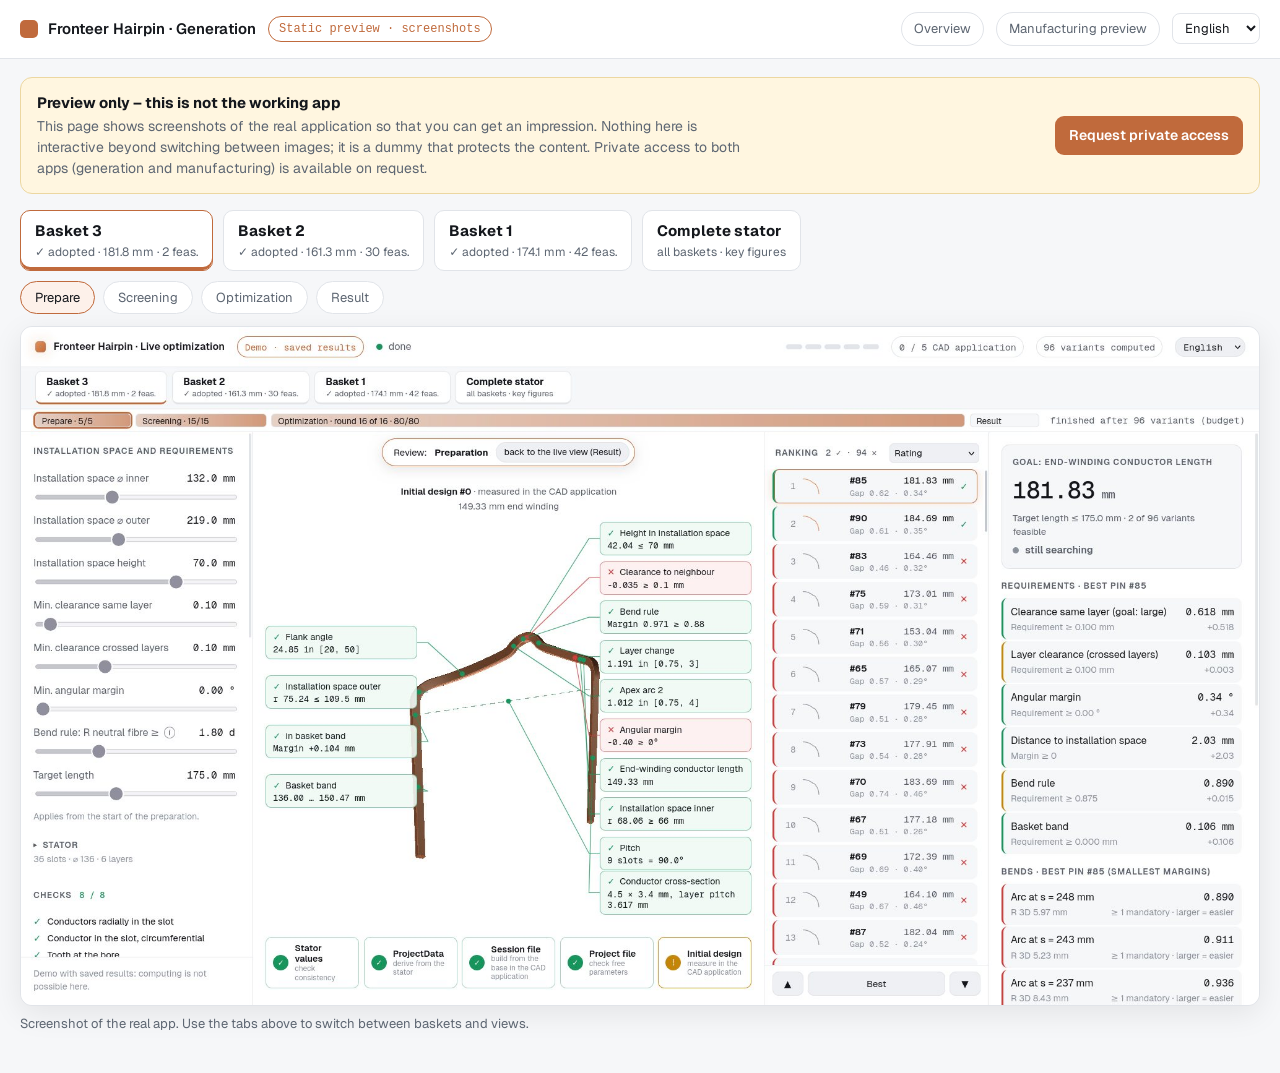
==== site/demo/index.html @ 33a78abf "Initial showcase" ====
<!doctype html>
<html lang="en"><head><meta charset="utf-8"><meta name="viewport" content="width=device-width, initial-scale=1">
<title>Fronteer Hairpin – Generation (preview)</title>
<meta name="description" content="Static preview of the Fronteer Hairpin generation app: screenshots only, not a working application.">
<meta name="robots" content="index,follow"><meta name="theme-color" content="#f6f7f9" media="(prefers-color-scheme: light)"><meta name="theme-color" content="#101215" media="(prefers-color-scheme: dark)">
<link rel="preload" href="../assets/geist-latin-wght-normal.woff2" as="font" type="font/woff2" crossorigin><link rel="stylesheet" href="../preview.css"></head>
<body>
<header class="top"><a class="brand" href="../index.html"><i></i><span>Fronteer Hairpin · <span id="ttl">Generation</span></span></a>
<span class="chip" id="chip">Static preview · screenshots</span><span class="grow"></span>
<a class="link" id="ov" href="../index.html#modules">Overview</a><a class="link" id="other" href="../fertigung/index.html">Manufacturing preview</a>
<label><select id="lang" aria-label="Language"><option value="en">English</option><option value="de">Deutsch</option></select></label></header>
<main class="wrap">
<div class="notice" role="note"><div><b id="nt"></b><p id="nb"></p></div><a class="btn" id="req" href="mailto:contact@fronteerlab.com?subject=Private%20access%20to%20the%20Fronteer%20Hairpin%20apps"></a></div>
<div class="tabs" id="tabs" role="tablist"></div><div class="pills" id="pills" role="group" aria-label="View"></div>
<figure id="panel" role="tabpanel"><img id="img" alt="" width="2000" height="1096" decoding="async"><figcaption id="cap"></figcaption></figure>
</main>
<script>window.PREVIEW={"title": {"en": "Generation", "de": "Generierung"}, "note_t": {"en": "Preview only – this is not the working app", "de": "Nur Vorschau – das ist nicht die funktionierende App"}, "note_b": {"en": "This page shows screenshots of the real application so that you can get an impression. Nothing here is interactive beyond switching between images; it is a dummy that protects the content. Private access to both apps (generation and manufacturing) is available on request.", "de": "Diese Seite zeigt Screenshots der echten Anwendung, damit Sie einen Eindruck bekommen. Außer dem Wechsel zwischen den Bildern ist nichts interaktiv; es ist ein Dummy, der die Inhalte schützt. Ein privater Zugang zu beiden Apps (Generierung und Fertigung) ist auf Anfrage möglich."}, "req": {"en": "Request private access", "de": "Privaten Zugang anfragen"}, "chip": {"en": "Static preview · screenshots", "de": "Statische Vorschau · Screenshots"}, "ov": {"en": "Overview", "de": "Übersicht"}, "cap": {"en": "Screenshot of the real app. Use the tabs above to switch between baskets and views.", "de": "Screenshot der echten App. Mit den Reitern oben wechseln Sie zwischen Körben und Ansichten."}, "other_t": {"en": "Manufacturing preview", "de": "Fertigung (Vorschau)"}, "tabs": [{"name": "Basket 3", "sub": {"en": "✓ adopted · 181.8 mm · 2 feas.", "de": "✓ übernommen · 181,8 mm · 2 zul."}, "views": [{"name": {"en": "Prepare", "de": "Vorbereitung"}, "img": "../shots/gen_b3_prepare.jpg"}, {"name": {"en": "Screening", "de": "Screening"}, "img": "../shots/gen_b3_screening.jpg"}, {"name": {"en": "Optimization", "de": "Optimierung"}, "img": "../shots/gen_b3_optimization.jpg"}, {"name": {"en": "Result", "de": "Ergebnis"}, "img": "../shots/gen_b3_result.jpg"}]}, {"name": "Basket 2", "sub": {"en": "✓ adopted · 161.3 mm · 30 feas.", "de": "✓ übernommen · 161,3 mm · 30 zul."}, "views": [{"name": {"en": "Prepare", "de": "Vorbereitung"}, "img": "../shots/gen_b2_prepare.jpg"}, {"name": {"en": "Screening", "de": "Screening"}, "img": "../shots/gen_b2_screening.jpg"}, {"name": {"en": "Optimization", "de": "Optimierung"}, "img": "../shots/gen_b2_optimization.jpg"}, {"name": {"en": "Result", "de": "Ergebnis"}, "img": "../shots/gen_b2_result.jpg"}]}, {"name": "Basket 1", "sub": {"en": "✓ adopted · 174.1 mm · 42 feas.", "de": "✓ übernommen · 174,1 mm · 42 zul."}, "views": [{"name": {"en": "Prepare", "de": "Vorbereitung"}, "img": "../shots/gen_b1_prepare.jpg"}, {"name": {"en": "Screening", "de": "Screening"}, "img": "../shots/gen_b1_screening.jpg"}, {"name": {"en": "Optimization", "de": "Optimierung"}, "img": "../shots/gen_b1_optimization.jpg"}, {"name": {"en": "Result", "de": "Ergebnis"}, "img": "../shots/gen_b1_result.jpg"}]}, {"name": {"en": "Complete stator", "de": "Gesamtstator"}, "sub": {"en": "all baskets · key figures", "de": "alle Körbe · Kennzahlen"}, "views": [{"name": {"en": "No section", "de": "Kein Schnitt"}, "img": "../shots/gen_stator_iso.jpg"}, {"name": {"en": "Axial section", "de": "Axialschnitt"}, "img": "../shots/gen_stator_axial.jpg"}, {"name": {"en": "Radial section", "de": "Radialschnitt"}, "img": "../shots/gen_stator_radial.jpg"}]}]}</script><script src="../preview.js"></script>
</body></html>
---- site/preview.css ----
:root{--bg:#f6f7f9;--surf:#fff;--ink:#14171c;--mut:#5d6672;--line:#e1e4e9;--cu:#c06a3c;--cu2:#fdf1ea;--amber:#fff6e0;--amberl:#ecd7a1}
@media (prefers-color-scheme:dark){:root:not([data-theme=light]){--bg:#101215;--surf:#171a1e;--ink:#eef0f3;--mut:#9aa3ae;--line:#2a2f36;--cu2:#2a1e17;--amber:#2c2512;--amberl:#5a4a1e}}
@font-face{font-family:Geist;src:url(assets/geist-latin-wght-normal.woff2) format("woff2");font-weight:100 900;font-display:swap}
*{box-sizing:border-box}body{margin:0;background:var(--bg);color:var(--ink);font:15px/1.5 Geist,system-ui,sans-serif}
.top{display:flex;align-items:center;gap:12px;padding:12px 20px;background:var(--surf);border-bottom:1px solid var(--line);flex-wrap:wrap}
.brand{display:flex;align-items:center;gap:10px;color:var(--ink);text-decoration:none;font-weight:600}.brand i{width:18px;height:18px;border-radius:5px;background:var(--cu)}
.chip{font:12px/1 ui-monospace,Menlo,monospace;border:1px solid var(--cu);color:var(--cu);border-radius:999px;padding:6px 10px}
.grow{flex:1}a.link{color:var(--mut);text-decoration:none;border:1px solid var(--line);border-radius:999px;padding:6px 12px;font-size:13px}a.link:hover{color:var(--ink)}
select{font:inherit;font-size:13px;background:var(--surf);color:var(--ink);border:1px solid var(--line);border-radius:8px;padding:5px 8px}
.wrap{max-width:1500px;margin:0 auto;padding:18px 20px 40px}
.notice{background:var(--amber);border:1px solid var(--amberl);border-radius:12px;padding:14px 16px;display:flex;gap:16px;align-items:center;flex-wrap:wrap;margin-bottom:16px}
.notice b{display:block;margin-bottom:2px}.notice p{margin:0;color:var(--mut);max-width:80ch;font-size:14px}.notice .btn{margin-left:auto}
.btn{display:inline-block;background:var(--cu);color:#fff;text-decoration:none;border-radius:9px;padding:9px 14px;font-weight:600;font-size:14px;white-space:nowrap}
.tabs{display:flex;gap:10px;flex-wrap:wrap;margin-bottom:10px}
.tab{background:var(--surf);border:1px solid var(--line);border-radius:10px;padding:9px 14px;text-align:left;cursor:pointer;color:var(--ink);font:inherit}
.tab small{display:block;color:var(--mut);font-size:12px}.tab[aria-selected=true]{border-color:var(--cu);box-shadow:inset 0 -3px 0 var(--cu)}
.pills{display:flex;gap:8px;flex-wrap:wrap;margin-bottom:12px}
.pill{border:1px solid var(--line);background:var(--surf);border-radius:999px;padding:6px 14px;cursor:pointer;color:var(--mut);font:inherit;font-size:13px}
.pill[aria-selected=true]{background:var(--cu2);border-color:var(--cu);color:var(--ink)}
figure{margin:0}figure img{width:100%;height:auto;display:block;border:1px solid var(--line);border-radius:12px;background:#fff;box-shadow:0 8px 30px rgba(0,0,0,.08)}
figcaption{color:var(--mut);font-size:13px;margin-top:8px}
@media(max-width:700px){.notice .btn{margin-left:0}.wrap{padding:12px}}
/* Bedienung (Web-Interface-Guidelines-Prüfung) */
:root{color-scheme:light dark}
:where(a,button,select,summary):focus-visible{outline:2px solid var(--cu);outline-offset:3px;border-radius:8px}
a,button,select,label{touch-action:manipulation}
.tab:hover,.pill:hover{border-color:var(--cu);color:var(--ink)}
.btn:hover{filter:brightness(1.08)}
.pill[aria-pressed=true]{background:var(--cu2);border-color:var(--cu);color:var(--ink)}
figure img{aspect-ratio:2000/1096;height:auto}
@media (prefers-reduced-motion:reduce){*{scroll-behavior:auto}}
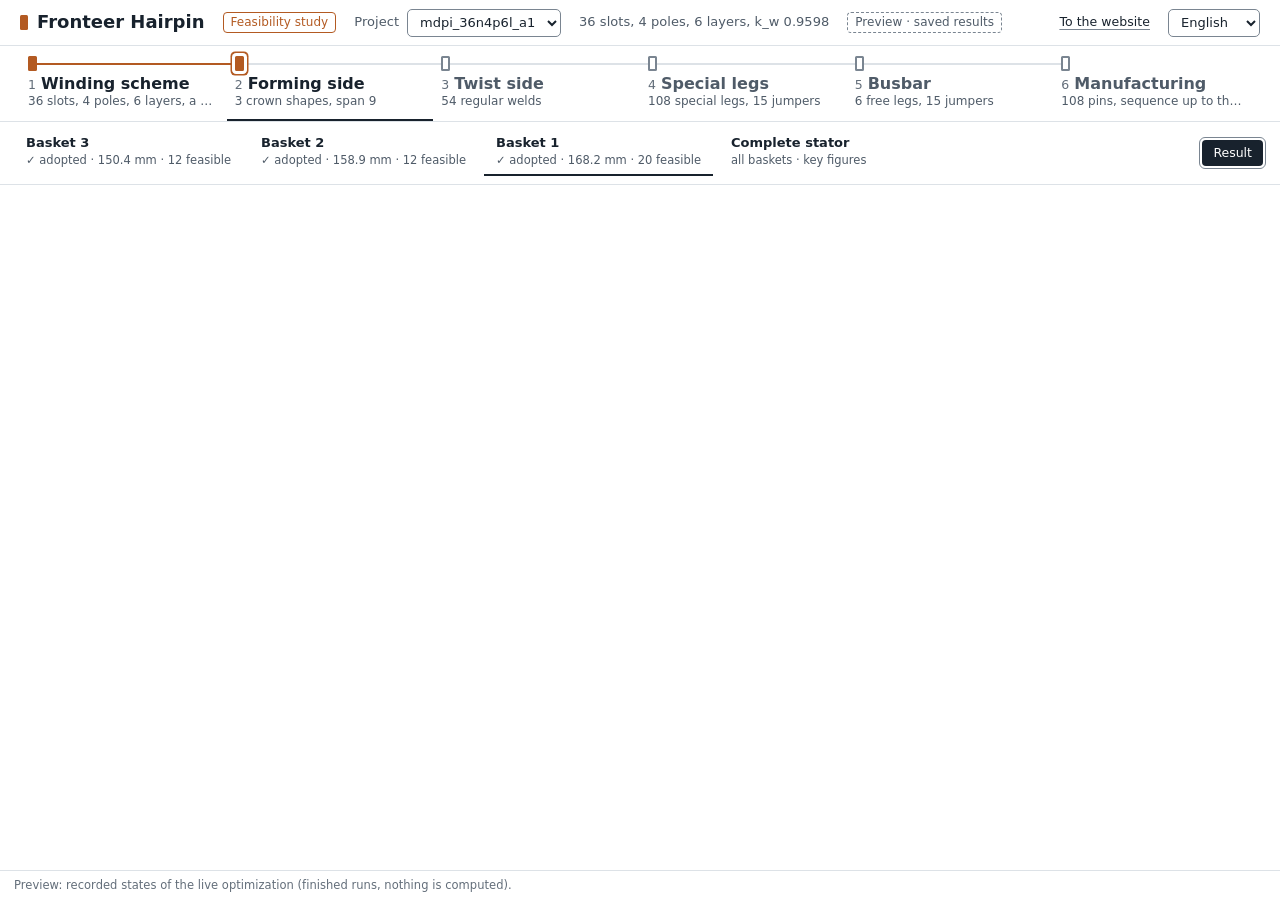
==== commit ced2efb0: "Website: Reiter je Modul, Suite-Vorschau (Nur-Lese-Oberflaeche, gespeicherte Ergebnisse), Modulseite" ====
--- a/site/demo/index.html
+++ b/site/demo/index.html
@@ -1,18 +1,5 @@
 <!doctype html>
 <html lang="en"><head><meta charset="utf-8"><meta name="viewport" content="width=device-width, initial-scale=1">
-<title>Fronteer Hairpin – Generation (preview)</title>
-<meta name="description" content="Static preview of the Fronteer Hairpin generation app: screenshots only, not a working application.">
-<meta name="robots" content="index,follow"><meta name="theme-color" content="#f6f7f9" media="(prefers-color-scheme: light)"><meta name="theme-color" content="#101215" media="(prefers-color-scheme: dark)">
-<link rel="preload" href="../assets/geist-latin-wght-normal.woff2" as="font" type="font/woff2" crossorigin><link rel="stylesheet" href="../preview.css"></head>
-<body>
-<header class="top"><a class="brand" href="../index.html"><i></i><span>Fronteer Hairpin · <span id="ttl">Generation</span></span></a>
-<span class="chip" id="chip">Static preview · screenshots</span><span class="grow"></span>
-<a class="link" id="ov" href="../index.html#modules">Overview</a><a class="link" id="other" href="../fertigung/index.html">Manufacturing preview</a>
-<label><select id="lang" aria-label="Language"><option value="en">English</option><option value="de">Deutsch</option></select></label></header>
-<main class="wrap">
-<div class="notice" role="note"><div><b id="nt"></b><p id="nb"></p></div><a class="btn" id="req" href="mailto:contact@fronteerlab.com?subject=Private%20access%20to%20the%20Fronteer%20Hairpin%20apps"></a></div>
-<div class="tabs" id="tabs" role="tablist"></div><div class="pills" id="pills" role="group" aria-label="View"></div>
-<figure id="panel" role="tabpanel"><img id="img" alt="" width="2000" height="1096" decoding="async"><figcaption id="cap"></figcaption></figure>
-</main>
-<script>window.PREVIEW={"title": {"en": "Generation", "de": "Generierung"}, "note_t": {"en": "Preview only – this is not the working app", "de": "Nur Vorschau – das ist nicht die funktionierende App"}, "note_b": {"en": "This page shows screenshots of the real application so that you can get an impression. Nothing here is interactive beyond switching between images; it is a dummy that protects the content. Private access to both apps (generation and manufacturing) is available on request.", "de": "Diese Seite zeigt Screenshots der echten Anwendung, damit Sie einen Eindruck bekommen. Außer dem Wechsel zwischen den Bildern ist nichts interaktiv; es ist ein Dummy, der die Inhalte schützt. Ein privater Zugang zu beiden Apps (Generierung und Fertigung) ist auf Anfrage möglich."}, "req": {"en": "Request private access", "de": "Privaten Zugang anfragen"}, "chip": {"en": "Static preview · screenshots", "de": "Statische Vorschau · Screenshots"}, "ov": {"en": "Overview", "de": "Übersicht"}, "cap": {"en": "Screenshot of the real app. Use the tabs above to switch between baskets and views.", "de": "Screenshot der echten App. Mit den Reitern oben wechseln Sie zwischen Körben und Ansichten."}, "other_t": {"en": "Manufacturing preview", "de": "Fertigung (Vorschau)"}, "tabs": [{"name": "Basket 3", "sub": {"en": "✓ adopted · 181.8 mm · 2 feas.", "de": "✓ übernommen · 181,8 mm · 2 zul."}, "views": [{"name": {"en": "Prepare", "de": "Vorbereitung"}, "img": "../shots/gen_b3_prepare.jpg"}, {"name": {"en": "Screening", "de": "Screening"}, "img": "../shots/gen_b3_screening.jpg"}, {"name": {"en": "Optimization", "de": "Optimierung"}, "img": "../shots/gen_b3_optimization.jpg"}, {"name": {"en": "Result", "de": "Ergebnis"}, "img": "../shots/gen_b3_result.jpg"}]}, {"name": "Basket 2", "sub": {"en": "✓ adopted · 161.3 mm · 30 feas.", "de": "✓ übernommen · 161,3 mm · 30 zul."}, "views": [{"name": {"en": "Prepare", "de": "Vorbereitung"}, "img": "../shots/gen_b2_prepare.jpg"}, {"name": {"en": "Screening", "de": "Screening"}, "img": "../shots/gen_b2_screening.jpg"}, {"name": {"en": "Optimization", "de": "Optimierung"}, "img": "../shots/gen_b2_optimization.jpg"}, {"name": {"en": "Result", "de": "Ergebnis"}, "img": "../shots/gen_b2_result.jpg"}]}, {"name": "Basket 1", "sub": {"en": "✓ adopted · 174.1 mm · 42 feas.", "de": "✓ übernommen · 174,1 mm · 42 zul."}, "views": [{"name": {"en": "Prepare", "de": "Vorbereitung"}, "img": "../shots/gen_b1_prepare.jpg"}, {"name": {"en": "Screening", "de": "Screening"}, "img": "../shots/gen_b1_screening.jpg"}, {"name": {"en": "Optimization", "de": "Optimierung"}, "img": "../shots/gen_b1_optimization.jpg"}, {"name": {"en": "Result", "de": "Ergebnis"}, "img": "../shots/gen_b1_result.jpg"}]}, {"name": {"en": "Complete stator", "de": "Gesamtstator"}, "sub": {"en": "all baskets · key figures", "de": "alle Körbe · Kennzahlen"}, "views": [{"name": {"en": "No section", "de": "Kein Schnitt"}, "img": "../shots/gen_stator_iso.jpg"}, {"name": {"en": "Axial section", "de": "Axialschnitt"}, "img": "../shots/gen_stator_axial.jpg"}, {"name": {"en": "Radial section", "de": "Radialschnitt"}, "img": "../shots/gen_stator_radial.jpg"}]}]}</script><script src="../preview.js"></script>
-</body></html>+<title>Fronteer Hairpin – Suite preview</title><meta name="robots" content="noindex">
+<link rel="canonical" href="https://fronteerlab.com/suite/"><meta http-equiv="refresh" content="0; url=../suite/index.html#s=1&t=2">
+</head><body><p>The previews are combined in the <a href="../suite/index.html#s=1&t=2">suite preview</a>. · Die Vorschauen sind in der <a href="../suite/index.html#s=1&t=2">Suite-Vorschau</a> zusammengefasst.</p></body></html>
